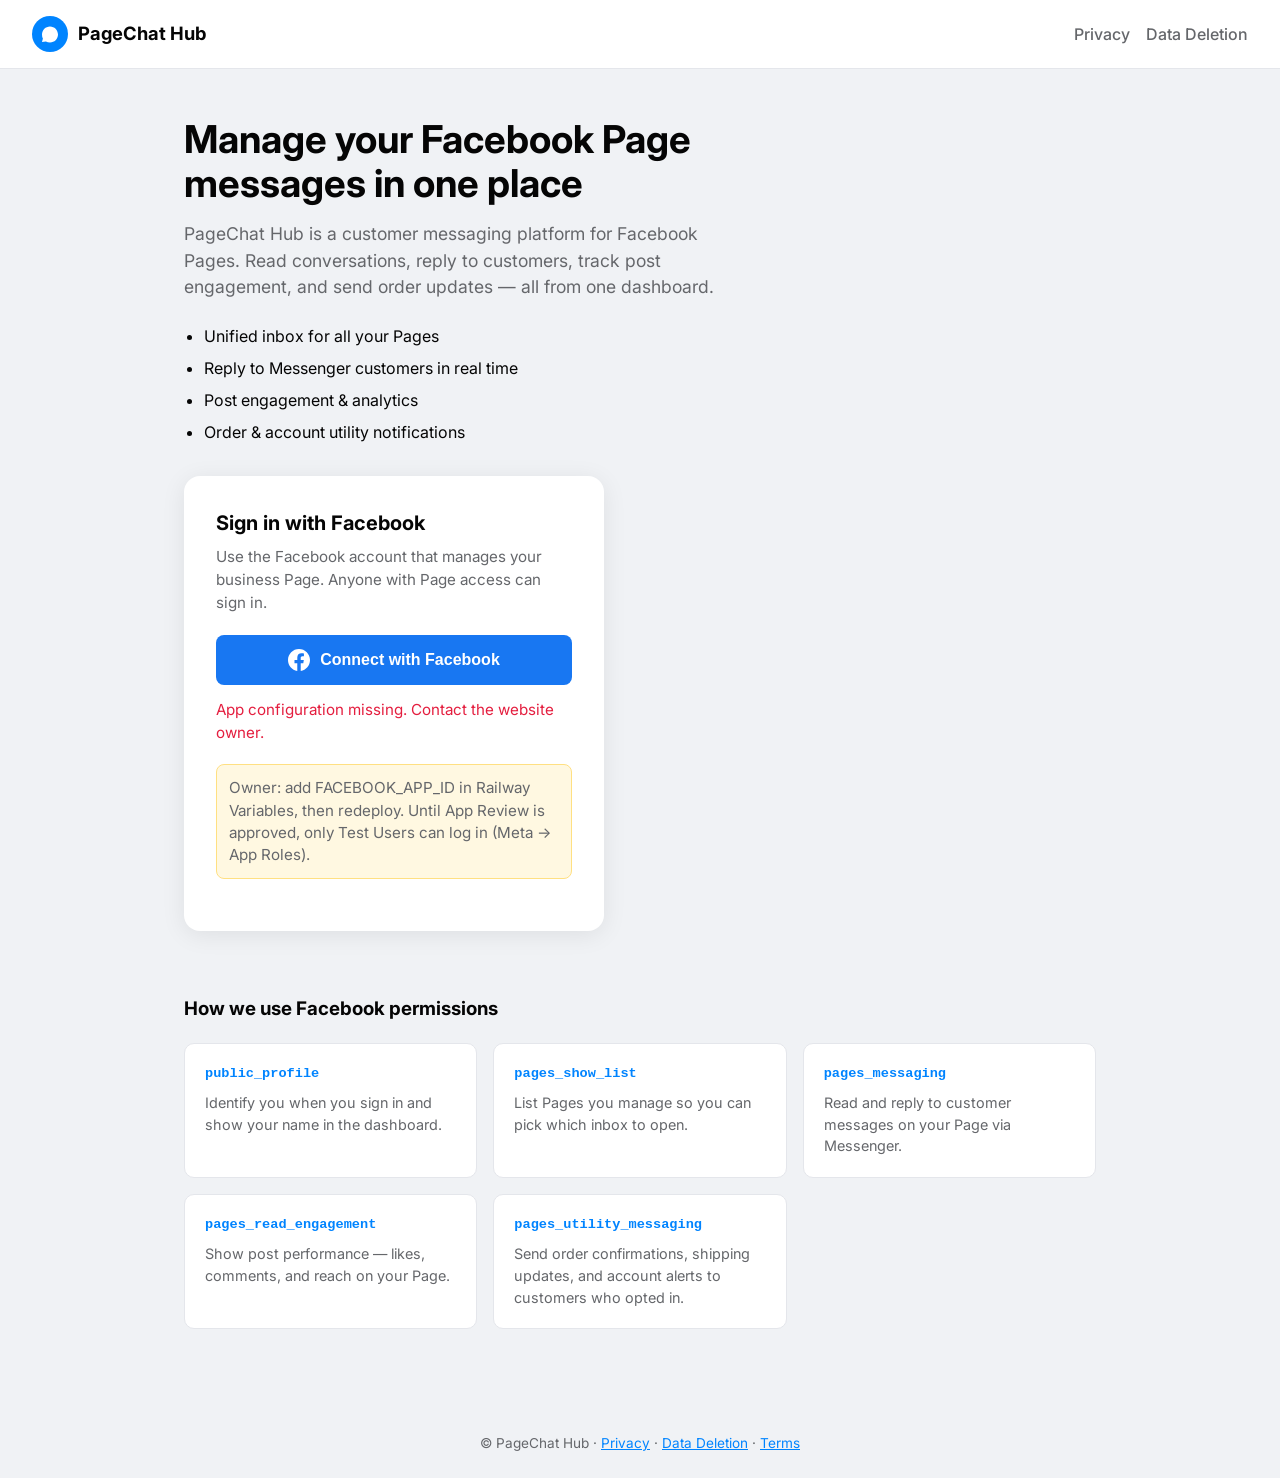
==== index.html @ 592bc56c "Optimize app for Meta App Review permission approval. Add reviewer walkthrough, permission labels, c" ====
<!DOCTYPE html>
<html lang="en">
<head>
  <meta charset="UTF-8" />
  <meta name="viewport" content="width=device-width, initial-scale=1.0" />
  <title>PageChat Hub — Facebook Page Messenger Manager</title>
  <link rel="stylesheet" href="css/style.css" />
  <link href="https://fonts.googleapis.com/css2?family=Inter:wght@400;500;600;700&display=swap" rel="stylesheet" />
</head>
<body class="landing">
  <header class="landing-header">
    <div class="brand">
      <svg viewBox="0 0 36 36" width="36" height="36"><circle cx="18" cy="18" r="18" fill="#0084FF"/><path fill="#fff" d="M10 18.5c0-4.4 3.6-8 8-8s8 3.6 8 8-3.6 8-8 8c-1.5 0-2.9-.4-4.1-1.1L10 26l.9-3.6A7.9 7.9 0 0110 18.5z"/></svg>
      <span>PageChat Hub</span>
    </div>
    <nav class="landing-links">
      <a href="privacy.html" class="link-muted">Privacy</a>
      <a href="data-deletion.html" class="link-muted">Data Deletion</a>
    </nav>
  </header>

  <main class="landing-main">
    <section class="landing-hero">
      <h1>Manage your Facebook Page messages in one place</h1>
      <p class="lead">
        PageChat Hub is a customer messaging platform for Facebook Pages.
        Read conversations, reply to customers, track post engagement, and send order updates — all from one dashboard.
      </p>
      <ul class="features-list">
        <li>Unified inbox for all your Pages</li>
        <li>Reply to Messenger customers in real time</li>
        <li>Post engagement &amp; analytics</li>
        <li>Order &amp; account utility notifications</li>
      </ul>

      <div class="login-card" id="login-card">
        <h2>Sign in with Facebook</h2>
        <p>Use the Facebook account that manages your business Page. Anyone with Page access can sign in.</p>
        <button type="button" id="btn-login" class="btn-fb-large">
          <svg viewBox="0 0 24 24" width="22" height="22"><path fill="#fff" d="M24 12.07C24 5.41 18.63 0 12 0S0 5.41 0 12.07C0 18.05 4.39 23.1 10.13 24v-8.41H7.08v-3.49h3.05V9.41c0-3.01 1.79-4.67 4.54-4.67 1.32 0 2.7.24 2.7.24v2.97h-1.52c-1.5 0-1.97.93-1.97 1.88v2.26h3.35l-.54 3.49h-2.81V24C19.61 23.1 24 18.05 24 12.07z"/></svg>
          Connect with Facebook
        </button>
        <p class="login-note" id="login-status">Click to connect your account.</p>
        <p class="login-help hidden" id="login-help"></p>
      </div>
    </section>

    <section class="landing-perms">
      <h3>How we use Facebook permissions</h3>
      <div class="perm-grid">
        <article>
          <strong>public_profile</strong>
          <p>Identify you when you sign in and show your name in the dashboard.</p>
        </article>
        <article>
          <strong>pages_show_list</strong>
          <p>List Pages you manage so you can pick which inbox to open.</p>
        </article>
        <article>
          <strong>pages_messaging</strong>
          <p>Read and reply to customer messages on your Page via Messenger.</p>
        </article>
        <article>
          <strong>pages_read_engagement</strong>
          <p>Show post performance — likes, comments, and reach on your Page.</p>
        </article>
        <article>
          <strong>pages_utility_messaging</strong>
          <p>Send order confirmations, shipping updates, and account alerts to customers who opted in.</p>
        </article>
      </div>
    </section>
  </main>

  <footer class="landing-footer">
    <p>&copy; PageChat Hub · <a href="privacy.html">Privacy</a> · <a href="data-deletion.html">Data Deletion</a> · <a href="terms.html">Terms</a></p>
  </footer>

  <!-- Main app (hidden until login) -->
  <div id="app-shell" class="app-shell hidden">
    <aside class="sidebar">
      <div class="sidebar-brand">
        <svg viewBox="0 0 36 36" width="28" height="28"><circle cx="18" cy="18" r="18" fill="#0084FF"/></svg>
        <span>PageChat Hub</span>
      </div>

      <div class="page-picker">
        <label>Active Page <span class="perm-badge-sm">pages_show_list</span></label>
        <select id="page-select"></select>
      </div>

      <nav class="sidebar-nav">
        <button type="button" class="nav-item active" data-view="inbox">
          <span class="nav-icon">💬</span> Inbox
          <span class="badge-count hidden" id="unread-badge">0</span>
        </button>
        <button type="button" class="nav-item" data-view="engagement">
          <span class="nav-icon">📊</span> Engagement
        </button>
        <button type="button" class="nav-item" data-view="utility">
          <span class="nav-icon">📦</span> Utility Messages
        </button>
        <button type="button" class="nav-item" data-view="review">
          <span class="nav-icon">✅</span> App Review
        </button>
        <button type="button" class="nav-item" data-view="settings">
          <span class="nav-icon">⚙️</span> Settings
        </button>
      </nav>

      <div class="sidebar-user" title="public_profile">
        <img id="sidebar-avatar" alt="" />
        <div>
          <div id="sidebar-name" class="user-name"></div>
          <span class="perm-badge-sm">public_profile</span>
          <button type="button" id="btn-logout" class="btn-text">Sign out</button>
        </div>
      </div>
    </aside>

    <main class="app-main">
      <!-- INBOX -->
      <section class="view active" id="view-inbox">
        <header class="view-header">
          <div>
            <span class="perm-badge">pages_messaging</span>
            <h1>Inbox</h1>
          </div>
          <button type="button" id="btn-refresh-inbox" class="btn-outline-sm">Refresh</button>
        </header>
        <p class="perm-use-line">Read customer Messenger threads and send support replies on behalf of your Page.</p>
        <div class="inbox-layout">
          <div class="conv-list" id="conv-list">
            <p class="empty-state">Select a Page to load conversations.</p>
          </div>
          <div class="chat-panel">
            <div class="chat-header hidden" id="chat-header">
              <img id="chat-avatar" alt="" />
              <div>
                <strong id="chat-name">Customer</strong>
                <span id="chat-psid" class="muted"></span>
              </div>
            </div>
            <div class="messages" id="messages"></div>
            <form class="composer hidden" id="composer-form">
              <input type="text" id="reply-input" placeholder="Type a reply…" autocomplete="off" />
              <button type="submit" class="btn-send">Send</button>
            </form>
            <p class="empty-state chat-empty" id="chat-empty">Select a conversation to view messages.</p>
          </div>
        </div>
      </section>

      <!-- ENGAGEMENT -->
      <section class="view" id="view-engagement">
        <header class="view-header">
          <div>
            <span class="perm-badge">pages_read_engagement</span>
            <h1>Engagement</h1>
          </div>
          <button type="button" id="btn-refresh-posts" class="btn-outline-sm">Refresh</button>
        </header>
        <p class="perm-use-line">View Page posts and engagement metrics (likes, comments, shares).</p>
        <div class="stats-row" id="engagement-stats"></div>
        <div class="posts-feed" id="posts-feed"></div>
      </section>

      <!-- UTILITY -->
      <section class="view" id="view-utility">
        <header class="view-header">
          <div>
            <span class="perm-badge">pages_utility_messaging</span>
            <h1>Utility Messages</h1>
          </div>
        </header>
        <p class="perm-use-line">Send order confirmations, shipping updates, and account alerts to customers who contacted your Page.</p>
        <form class="utility-form" id="utility-form">
          <label>Customer (from inbox)</label>
          <select id="utility-recipient">
            <option value="">— Select customer —</option>
          </select>
          <label>Message type</label>
          <select id="utility-tag">
            <option value="POST_PURCHASE_UPDATE">Order / shipping update</option>
            <option value="CONFIRMED_EVENT_UPDATE">Appointment / event confirmation</option>
            <option value="ACCOUNT_UPDATE">Account notification</option>
          </select>
          <label>Message</label>
          <textarea id="utility-body" rows="4" placeholder="Your order #4521 has shipped and will arrive Friday."></textarea>
          <button type="submit" class="btn-primary">Send utility message</button>
        </form>
        <div id="utility-status" class="status-msg hidden"></div>
      </section>

      <!-- APP REVIEW -->
      <section class="view" id="view-review">
        <header class="view-header">
          <h1>App Review Checklist</h1>
          <button type="button" id="btn-start-review-guide" class="btn-primary">Start walkthrough</button>
        </header>
        <p class="perm-use-line">Complete each step, then submit in Meta Developer portal. Green ✓ = ready for screencast.</p>
        <ul class="review-checklist" id="review-checklist">
          <li id="check-profile"><span class="check-icon">○</span> <code>public_profile</code> — User name visible in sidebar</li>
          <li id="check-pages"><span class="check-icon">○</span> <code>pages_show_list</code> — Page dropdown loaded</li>
          <li id="check-messaging"><span class="check-icon">○</span> <code>pages_messaging</code> — Reply sent from Inbox</li>
          <li id="check-engagement"><span class="check-icon">○</span> <code>pages_read_engagement</code> — Posts loaded in Engagement</li>
          <li id="check-utility"><span class="check-icon">○</span> <code>pages_utility_messaging</code> — Utility message sent</li>
        </ul>
        <h3 class="subsection-title">Copy permission answers for Meta form</h3>
        <div id="permission-answers"></div>
        <h3 class="subsection-title">URLs for Meta Basic Settings</h3>
        <ul class="url-list" id="meta-urls"></ul>
        <h3 class="subsection-title">Test instructions</h3>
        <textarea id="review-notes" readonly rows="12"></textarea>
        <button type="button" id="btn-copy-notes" class="btn-outline-sm">Copy test instructions</button>
      </section>

      <!-- SETTINGS -->
      <section class="view" id="view-settings">
        <header class="view-header"><h1>Settings</h1></header>
        <div class="settings-blocks">
          <div class="settings-block">
            <h3>Webhook (real-time messages)</h3>
            <p>Your Railway URL webhook (same domain as this app):</p>
            <pre class="code-block" id="webhook-url-display">Loading…</pre>
            <ol class="setup-steps">
              <li>Meta App → Messenger → Webhooks → Callback URL: <code id="webhook-callback"></code></li>
              <li>Verify Token: set in <code>server/.env</code></li>
              <li>Subscribe to: <code>messages</code>, <code>messaging_postbacks</code></li>
            </ol>
          </div>
          <div class="settings-block">
            <h3>Full App Review guide</h3>
            <p>See <a href="APP_REVIEW.md" target="_blank">APP_REVIEW.md</a> in the repository for step-by-step Meta portal instructions (Urdu + English).</p>
          </div>
        </div>
      </section>
    </main>
  </div>

  <div id="toast" class="toast hidden"></div>

  <script src="/js/env.js"></script>
  <script src="js/config.js"></script>
  <script src="js/api.js"></script>
  <script src="js/auth.js"></script>
  <script src="js/inbox.js"></script>
  <script src="js/engagement.js"></script>
  <script src="js/utility.js"></script>
  <script src="js/review.js"></script>
  <script src="js/app.js"></script>
</body>
</html>
---- css/style.css ----
*, *::before, *::after { box-sizing: border-box; margin: 0; padding: 0; }

:root {
  --blue: #0084FF;
  --blue-dark: #0064D1;
  --bg: #f0f2f5;
  --card: #fff;
  --text: #050505;
  --muted: #65676b;
  --border: #e4e6eb;
  --sidebar: #fff;
  --in: #e4e6eb;
  --out: #0084FF;
  --radius: 10px;
}

body {
  font-family: Inter, 'Segoe UI', system-ui, sans-serif;
  background: var(--bg);
  color: var(--text);
  line-height: 1.5;
}

.hidden { display: none !important; }

/* Landing */
.landing-header {
  display: flex;
  justify-content: space-between;
  align-items: center;
  padding: 16px 32px;
  background: var(--card);
  border-bottom: 1px solid var(--border);
}
.brand { display: flex; align-items: center; gap: 10px; font-weight: 700; font-size: 1.15rem; }
.link-muted { color: var(--muted); text-decoration: none; font-weight: 500; }
.landing-links { display: flex; gap: 16px; }

.perm-badge {
  display: inline-block; font-size: .7rem; font-family: monospace;
  background: #e7f3ff; color: var(--blue-dark); padding: 3px 8px;
  border-radius: 4px; font-weight: 600; margin-bottom: 4px;
}
.perm-badge-sm { font-size: .65rem; font-family: monospace; color: var(--blue); font-weight: 600; }
.perm-use-line { color: var(--muted); font-size: .9rem; margin: -8px 0 16px; max-width: 560px; }

.review-checklist { list-style: none; margin-bottom: 24px; }
.review-checklist li {
  padding: 12px 14px; background: var(--card); border: 1px solid var(--border);
  border-radius: 8px; margin-bottom: 8px; font-size: .9rem;
}
.review-checklist li.done { border-color: #31a24c; background: #f0fff4; }
.review-checklist code { color: var(--blue); }
.subsection-title { font-size: 1rem; margin: 20px 0 12px; }

.perm-answer-block {
  background: var(--card); border: 1px solid var(--border);
  border-radius: 8px; padding: 14px; margin-bottom: 12px;
}
.perm-answer-head { display: flex; justify-content: space-between; align-items: center; margin-bottom: 8px; flex-wrap: wrap; gap: 8px; }
.perm-answer-text { font-size: .85rem; color: var(--muted); line-height: 1.5; }

.review-modal {
  position: fixed; inset: 0; background: rgba(0,0,0,.5);
  display: flex; align-items: center; justify-content: center; z-index: 1000; padding: 20px;
}
.review-modal-inner {
  background: var(--card); border-radius: 16px; padding: 28px; max-width: 480px; width: 100%;
  position: relative; box-shadow: 0 8px 40px rgba(0,0,0,.2);
}
.review-close {
  position: absolute; top: 12px; right: 16px; border: none; background: none;
  font-size: 1.5rem; cursor: pointer; color: var(--muted);
}
.review-badge { font-size: .75rem; font-weight: 700; color: var(--blue); text-transform: uppercase; }
.review-progress { margin: 12px 0; font-size: .85rem; color: var(--muted); }
.review-actions { display: flex; gap: 10px; justify-content: flex-end; margin-top: 20px; }

.review-banner {
  position: fixed; bottom: 0; left: 260px; right: 0;
  background: #fff8e1; border-top: 1px solid #ffe082;
  padding: 10px 20px; font-size: .85rem; z-index: 50; text-align: center;
}
.btn-link { background: none; border: none; color: var(--blue); font-weight: 700; cursor: pointer; text-decoration: underline; }
@media (max-width: 768px) { .review-banner { left: 0; } }

.url-list { list-style: none; }
.url-list li { margin-bottom: 8px; font-size: .85rem; word-break: break-all; }

.landing-main { max-width: 960px; margin: 0 auto; padding: 48px 24px 80px; }
.landing-hero h1 { font-size: 2.4rem; line-height: 1.15; margin-bottom: 16px; max-width: 640px; }
.lead { color: var(--muted); font-size: 1.1rem; max-width: 560px; margin-bottom: 24px; }
.features-list { margin: 0 0 32px 20px; color: var(--text); }
.features-list li { margin-bottom: 8px; }

.login-card {
  background: var(--card);
  border-radius: 16px;
  padding: 32px;
  box-shadow: 0 4px 24px rgba(0,0,0,.08);
  max-width: 420px;
}
.login-card h2 { font-size: 1.25rem; margin-bottom: 8px; }
.login-card > p { color: var(--muted); margin-bottom: 20px; font-size: .95rem; }
.app-id-row { display: flex; gap: 8px; margin-bottom: 16px; }
.app-id-row input {
  flex: 1; padding: 12px; border: 1px solid var(--border);
  border-radius: 8px; font-size: 1rem;
}
.btn-fb-large {
  width: 100%; display: flex; align-items: center; justify-content: center; gap: 10px;
  background: #1877F2; color: #fff; border: none; border-radius: 8px;
  padding: 14px; font-size: 1rem; font-weight: 700; cursor: pointer;
}
.btn-fb-large:hover { background: #166fe5; }
.login-note { margin-top: 14px; font-size: .85rem; color: var(--muted); }
.login-help {
  margin-top: 12px; padding: 12px; font-size: .85rem;
  background: #fff8e1; border: 1px solid #ffe082; border-radius: 8px;
  color: #5d4037; line-height: 1.45;
}

.landing-perms { margin-top: 64px; }
.landing-perms h3 { margin-bottom: 20px; }
.perm-grid {
  display: grid;
  grid-template-columns: repeat(auto-fill, minmax(260px, 1fr));
  gap: 16px;
}
.perm-grid article {
  background: var(--card);
  padding: 20px;
  border-radius: var(--radius);
  border: 1px solid var(--border);
}
.perm-grid strong { display: block; color: var(--blue); font-family: monospace; font-size: .85rem; margin-bottom: 8px; }
.perm-grid p { font-size: .9rem; color: var(--muted); }

.landing-footer { text-align: center; padding: 24px; color: var(--muted); font-size: .85rem; }
.landing-footer a { color: var(--blue); }

/* App shell */
.app-shell {
  display: grid;
  grid-template-columns: 260px 1fr;
  height: 100vh;
  overflow: hidden;
}
@media (max-width: 768px) {
  .app-shell { grid-template-columns: 1fr; }
  .sidebar { display: none; }
}

.sidebar {
  background: var(--sidebar);
  border-right: 1px solid var(--border);
  display: flex;
  flex-direction: column;
  padding: 16px 12px;
}
.sidebar-brand {
  display: flex; align-items: center; gap: 8px;
  font-weight: 700; padding: 8px; margin-bottom: 16px;
}
.page-picker { padding: 8px; margin-bottom: 12px; }
.page-picker label { font-size: .75rem; color: var(--muted); font-weight: 600; text-transform: uppercase; }
.page-picker select {
  width: 100%; margin-top: 6px; padding: 10px;
  border: 1px solid var(--border); border-radius: 8px; font-size: .9rem;
}

.sidebar-nav { flex: 1; display: flex; flex-direction: column; gap: 4px; }
.nav-item {
  display: flex; align-items: center; gap: 10px;
  padding: 12px 14px; border: none; background: transparent;
  border-radius: 8px; cursor: pointer; font-size: .95rem;
  font-weight: 500; color: var(--text); text-align: left; width: 100%;
}
.nav-item:hover { background: var(--bg); }
.nav-item.active { background: #e7f3ff; color: var(--blue); font-weight: 600; }
.badge-count {
  margin-left: auto; background: var(--blue); color: #fff;
  font-size: .7rem; padding: 2px 8px; border-radius: 999px;
}

.sidebar-user {
  display: flex; align-items: center; gap: 10px;
  padding: 12px 8px; border-top: 1px solid var(--border); margin-top: 8px;
}
.sidebar-user img { width: 40px; height: 40px; border-radius: 50%; }
.user-name { font-weight: 600; font-size: .9rem; }
.btn-text { background: none; border: none; color: var(--blue); cursor: pointer; font-size: .8rem; padding: 0; }

.app-main { overflow: hidden; display: flex; flex-direction: column; background: var(--bg); }
.view { display: none; flex: 1; flex-direction: column; overflow: hidden; padding: 20px 24px; }
.view.active { display: flex; }
.view-header {
  display: flex; align-items: center; justify-content: space-between;
  margin-bottom: 16px;
}
.view-header h1 { font-size: 1.5rem; }
.view-desc { color: var(--muted); margin-bottom: 20px; max-width: 560px; }

.btn-primary, .btn-outline, .btn-outline-sm, .btn-send {
  border-radius: 8px; font-weight: 600; cursor: pointer; border: none;
}
.btn-primary { background: var(--blue); color: #fff; padding: 12px 20px; }
.btn-outline { background: var(--card); border: 1px solid var(--border); padding: 10px 16px; }
.btn-outline-sm { background: var(--card); border: 1px solid var(--border); padding: 8px 14px; font-size: .85rem; }
.btn-send { background: var(--blue); color: #fff; padding: 10px 20px; }

/* Inbox */
.inbox-layout {
  display: grid;
  grid-template-columns: 320px 1fr;
  flex: 1;
  min-height: 0;
  background: var(--card);
  border-radius: 12px;
  border: 1px solid var(--border);
  overflow: hidden;
}
.conv-list {
  border-right: 1px solid var(--border);
  overflow-y: auto;
}
.conv-item {
  display: flex; gap: 12px; width: 100%; padding: 14px 16px;
  border: none; border-bottom: 1px solid var(--border);
  background: var(--card); cursor: pointer; text-align: left;
}
.conv-item:hover, .conv-item.active { background: #f0f8ff; }
.conv-avatar {
  width: 48px; height: 48px; border-radius: 50%;
  background: var(--blue); color: #fff;
  display: flex; align-items: center; justify-content: center;
  font-weight: 700; flex-shrink: 0;
}
.conv-top { display: flex; justify-content: space-between; font-size: .85rem; }
.conv-snippet { color: var(--muted); font-size: .8rem; margin-top: 4px; white-space: nowrap; overflow: hidden; text-overflow: ellipsis; max-width: 200px; }
.unread-dot { display: inline-block; width: 8px; height: 8px; background: var(--blue); border-radius: 50%; margin-left: 4px; }

.chat-panel { display: flex; flex-direction: column; min-height: 0; }
.chat-header {
  display: flex; align-items: center; gap: 12px;
  padding: 14px 20px; border-bottom: 1px solid var(--border);
}
.chat-header img { width: 40px; height: 40px; border-radius: 50%; background: var(--border); }
.muted { color: var(--muted); font-size: .8rem; display: block; }

.messages {
  flex: 1; overflow-y: auto; padding: 20px;
  display: flex; flex-direction: column; gap: 10px;
}
.msg { display: flex; flex-direction: column; max-width: 75%; }
.msg.in { align-self: flex-start; }
.msg.out { align-self: flex-end; }
.bubble {
  padding: 10px 14px; border-radius: 18px; font-size: .95rem;
}
.msg.in .bubble { background: var(--in); border-bottom-left-radius: 4px; }
.msg.out .bubble { background: var(--out); color: #fff; border-bottom-right-radius: 4px; }
.msg time { font-size: .7rem; color: var(--muted); margin-top: 4px; padding: 0 4px; }
.msg.out time { text-align: right; }

.composer {
  display: flex; gap: 10px; padding: 14px 20px;
  border-top: 1px solid var(--border);
}
.composer input {
  flex: 1; padding: 12px 16px; border: 1px solid var(--border);
  border-radius: 24px; font-size: 1rem;
}

.empty-state, .chat-empty {
  padding: 40px 24px; color: var(--muted); text-align: center;
}

/* Engagement */
.stats-row {
  display: grid;
  grid-template-columns: repeat(auto-fill, minmax(140px, 1fr));
  gap: 12px; margin-bottom: 20px;
}
.stat-card {
  background: var(--card); border-radius: var(--radius);
  padding: 20px; border: 1px solid var(--border); text-align: center;
}
.stat-val { display: block; font-size: 1.8rem; font-weight: 700; color: var(--blue); }
.stat-label { font-size: .8rem; color: var(--muted); }

.posts-feed { overflow-y: auto; flex: 1; display: flex; flex-direction: column; gap: 12px; }
.post-card {
  background: var(--card); border-radius: var(--radius);
  padding: 20px; border: 1px solid var(--border);
}
.post-text { margin-bottom: 12px; }
.post-metrics { display: flex; gap: 16px; color: var(--muted); font-size: .9rem; margin-bottom: 10px; }
.post-footer { display: flex; justify-content: space-between; font-size: .8rem; color: var(--muted); }
.post-footer a { color: var(--blue); }

/* Utility */
.utility-form {
  max-width: 480px; display: grid; gap: 12px;
  background: var(--card); padding: 24px; border-radius: 12px;
  border: 1px solid var(--border);
}
.utility-form label { font-weight: 600; font-size: .9rem; }
.utility-form select, .utility-form textarea {
  padding: 10px 12px; border: 1px solid var(--border); border-radius: 8px; font: inherit;
}
.status-msg { margin-top: 16px; padding: 14px; border-radius: 8px; font-size: .9rem; }
.status-msg.ok { background: #e8f5e9; color: #2e7d32; }
.status-msg.err { background: #ffebee; color: #c62828; }

/* Settings */
.settings-blocks { display: grid; gap: 20px; max-width: 720px; overflow-y: auto; }
.settings-block {
  background: var(--card); padding: 24px; border-radius: 12px;
  border: 1px solid var(--border);
}
.settings-block h3 { margin-bottom: 10px; }
.settings-block p, .settings-block li { color: var(--muted); font-size: .9rem; }
.setup-steps { margin: 12px 0 0 20px; }
.setup-steps li { margin-bottom: 8px; }
.code-block {
  background: #1c1e21; color: #e4e6eb; padding: 12px;
  border-radius: 8px; font-size: .8rem; margin: 12px 0; overflow-x: auto;
}
#review-notes {
  width: 100%; padding: 12px; border: 1px solid var(--border);
  border-radius: 8px; font-family: monospace; font-size: .8rem; margin: 12px 0;
}

.toast {
  position: fixed; bottom: 24px; right: 24px;
  background: #1c1e21; color: #fff; padding: 14px 20px;
  border-radius: 8px; z-index: 999; box-shadow: 0 4px 20px rgba(0,0,0,.2);
}

/* Legal */
.legal-page .landing-header { justify-content: flex-start; }
.legal-content {
  max-width: 720px; margin: 24px auto 60px; padding: 40px;
  background: var(--card); border-radius: 12px;
}
.legal-content h1 { margin-bottom: 8px; }
.legal-content h2 { margin: 24px 0 8px; font-size: 1.1rem; }
.legal-content p, .legal-content li { color: var(--muted); margin-bottom: 8px; }

code { background: #e4e6eb; padding: 2px 6px; border-radius: 4px; font-size: .85em; }
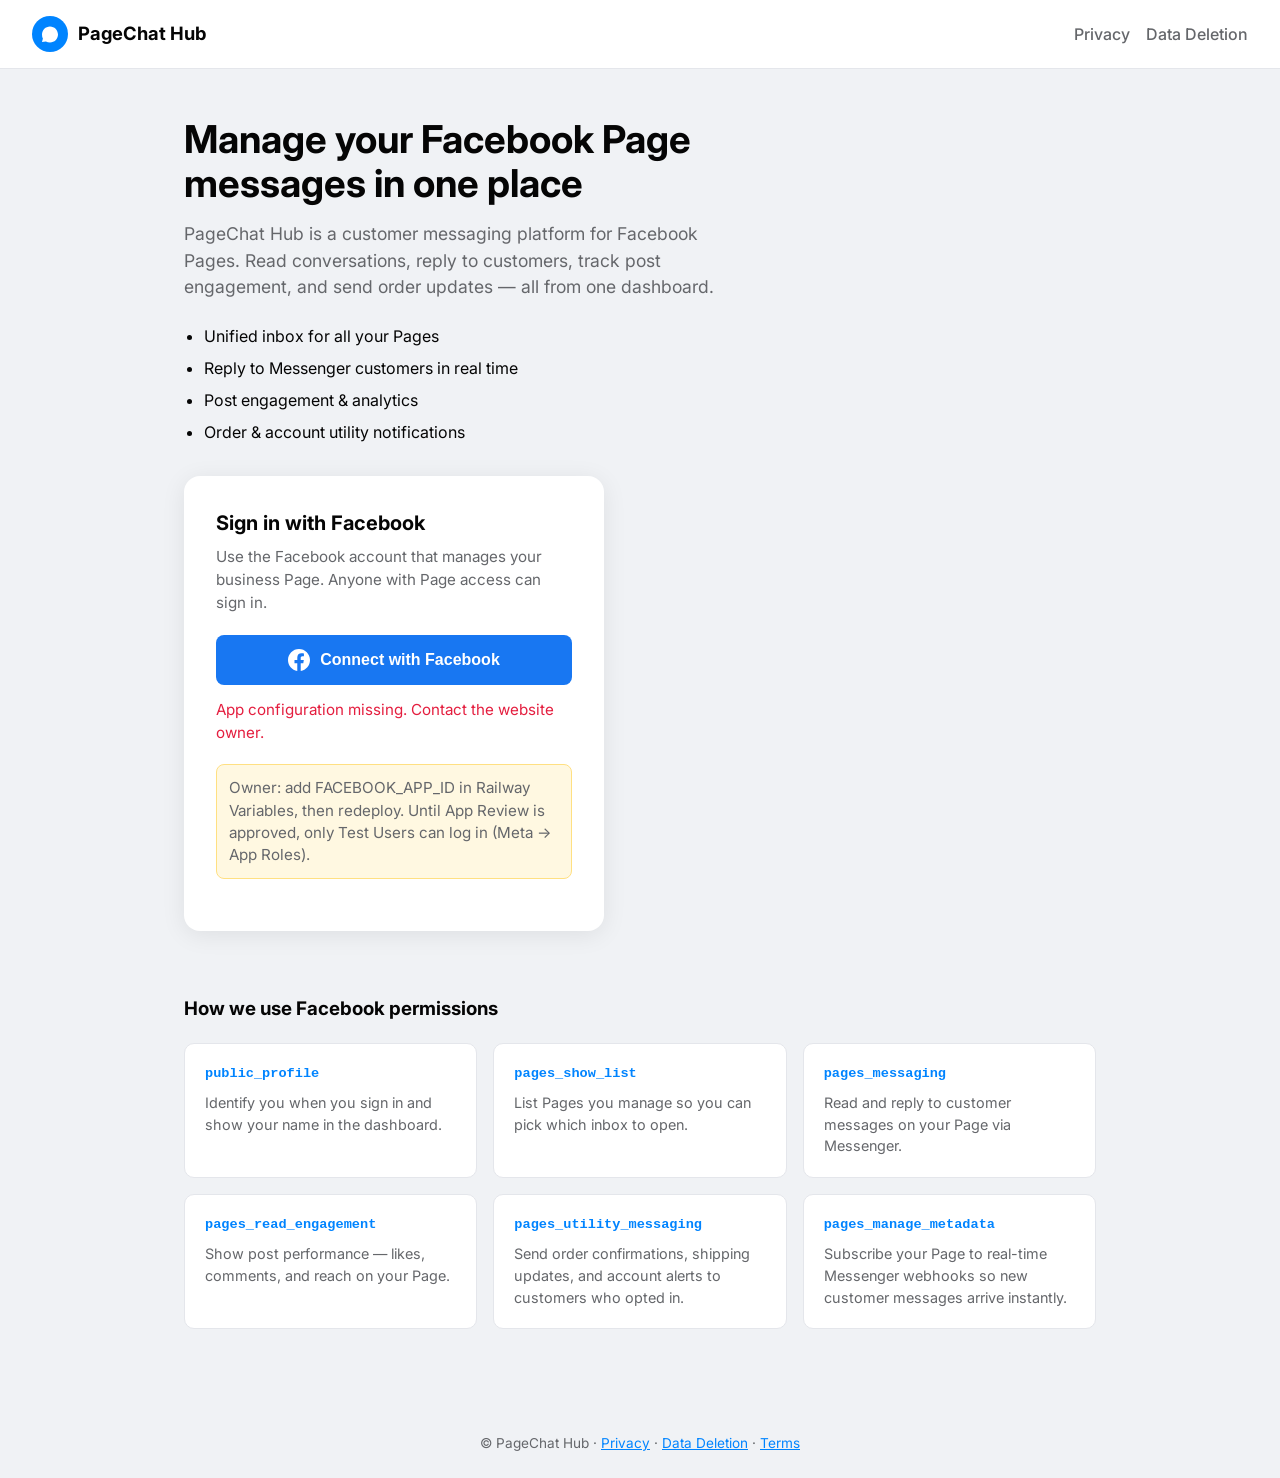
==== commit 12c88fab: "Add pages_manage_metadata with Page webhook subscribe in Settings. Subscribe Pages to Messenger webh" ====
--- a/index.html
+++ b/index.html
@@ -68,6 +68,10 @@
           <strong>pages_utility_messaging</strong>
           <p>Send order confirmations, shipping updates, and account alerts to customers who opted in.</p>
         </article>
+        <article>
+          <strong>pages_manage_metadata</strong>
+          <p>Subscribe your Page to real-time Messenger webhooks so new customer messages arrive instantly.</p>
+        </article>
       </div>
     </section>
   </main>
@@ -205,6 +209,7 @@
           <li id="check-messaging"><span class="check-icon">○</span> <code>pages_messaging</code> — Reply sent from Inbox</li>
           <li id="check-engagement"><span class="check-icon">○</span> <code>pages_read_engagement</code> — Posts loaded in Engagement</li>
           <li id="check-utility"><span class="check-icon">○</span> <code>pages_utility_messaging</code> — Utility message sent</li>
+          <li id="check-metadata"><span class="check-icon">○</span> <code>pages_manage_metadata</code> — Page webhooks subscribed in Settings</li>
         </ul>
         <h3 class="subsection-title">Copy permission answers for Meta form</h3>
         <div id="permission-answers"></div>
@@ -217,16 +222,24 @@
 
       <!-- SETTINGS -->
       <section class="view" id="view-settings">
-        <header class="view-header"><h1>Settings</h1></header>
+        <header class="view-header">
+          <div>
+            <span class="perm-badge">pages_manage_metadata</span>
+            <h1>Settings</h1>
+          </div>
+        </header>
+        <p class="perm-use-line">Connect the selected Page to real-time Messenger webhooks and manage subscription status.</p>
         <div class="settings-blocks">
           <div class="settings-block">
-            <h3>Webhook (real-time messages)</h3>
-            <p>Your Railway URL webhook (same domain as this app):</p>
+            <h3>Page webhook connection</h3>
+            <div id="webhook-status"></div>
+            <div id="webhook-actions" class="webhook-actions"></div>
+            <p class="meta-muted" style="margin-top:12px">App callback URL (Meta dashboard):</p>
             <pre class="code-block" id="webhook-url-display">Loading…</pre>
             <ol class="setup-steps">
               <li>Meta App → Messenger → Webhooks → Callback URL: <code id="webhook-callback"></code></li>
-              <li>Verify Token: set in <code>server/.env</code></li>
-              <li>Subscribe to: <code>messages</code>, <code>messaging_postbacks</code></li>
+              <li>Verify Token: Railway variable <code>VERIFY_TOKEN</code></li>
+              <li>Then click <strong>Subscribe Page to webhooks</strong> above</li>
             </ol>
           </div>
           <div class="settings-block">
@@ -247,6 +260,7 @@
   <script src="js/inbox.js"></script>
   <script src="js/engagement.js"></script>
   <script src="js/utility.js"></script>
+  <script src="js/page-meta.js"></script>
   <script src="js/review.js"></script>
   <script src="js/app.js"></script>
 </body>
--- a/css/style.css
+++ b/css/style.css
@@ -87,6 +87,14 @@
 .url-list { list-style: none; }
 .url-list li { margin-bottom: 8px; font-size: .85rem; word-break: break-all; }
 
+.meta-status { padding: 12px; border-radius: 8px; font-size: .9rem; margin-bottom: 12px; }
+.meta-status.ok { background: #e8f5e9; color: #2e7d32; }
+.meta-status.warn { background: #fff8e1; color: #5d4037; }
+.meta-status.err { background: #ffebee; color: #c62828; }
+.meta-status.loading { background: var(--bg); color: var(--muted); }
+.meta-muted { font-size: .85rem; color: var(--muted); margin-top: 6px; }
+.webhook-actions { margin-bottom: 12px; }
+
 .landing-main { max-width: 960px; margin: 0 auto; padding: 48px 24px 80px; }
 .landing-hero h1 { font-size: 2.4rem; line-height: 1.15; margin-bottom: 16px; max-width: 640px; }
 .lead { color: var(--muted); font-size: 1.1rem; max-width: 560px; margin-bottom: 24px; }
